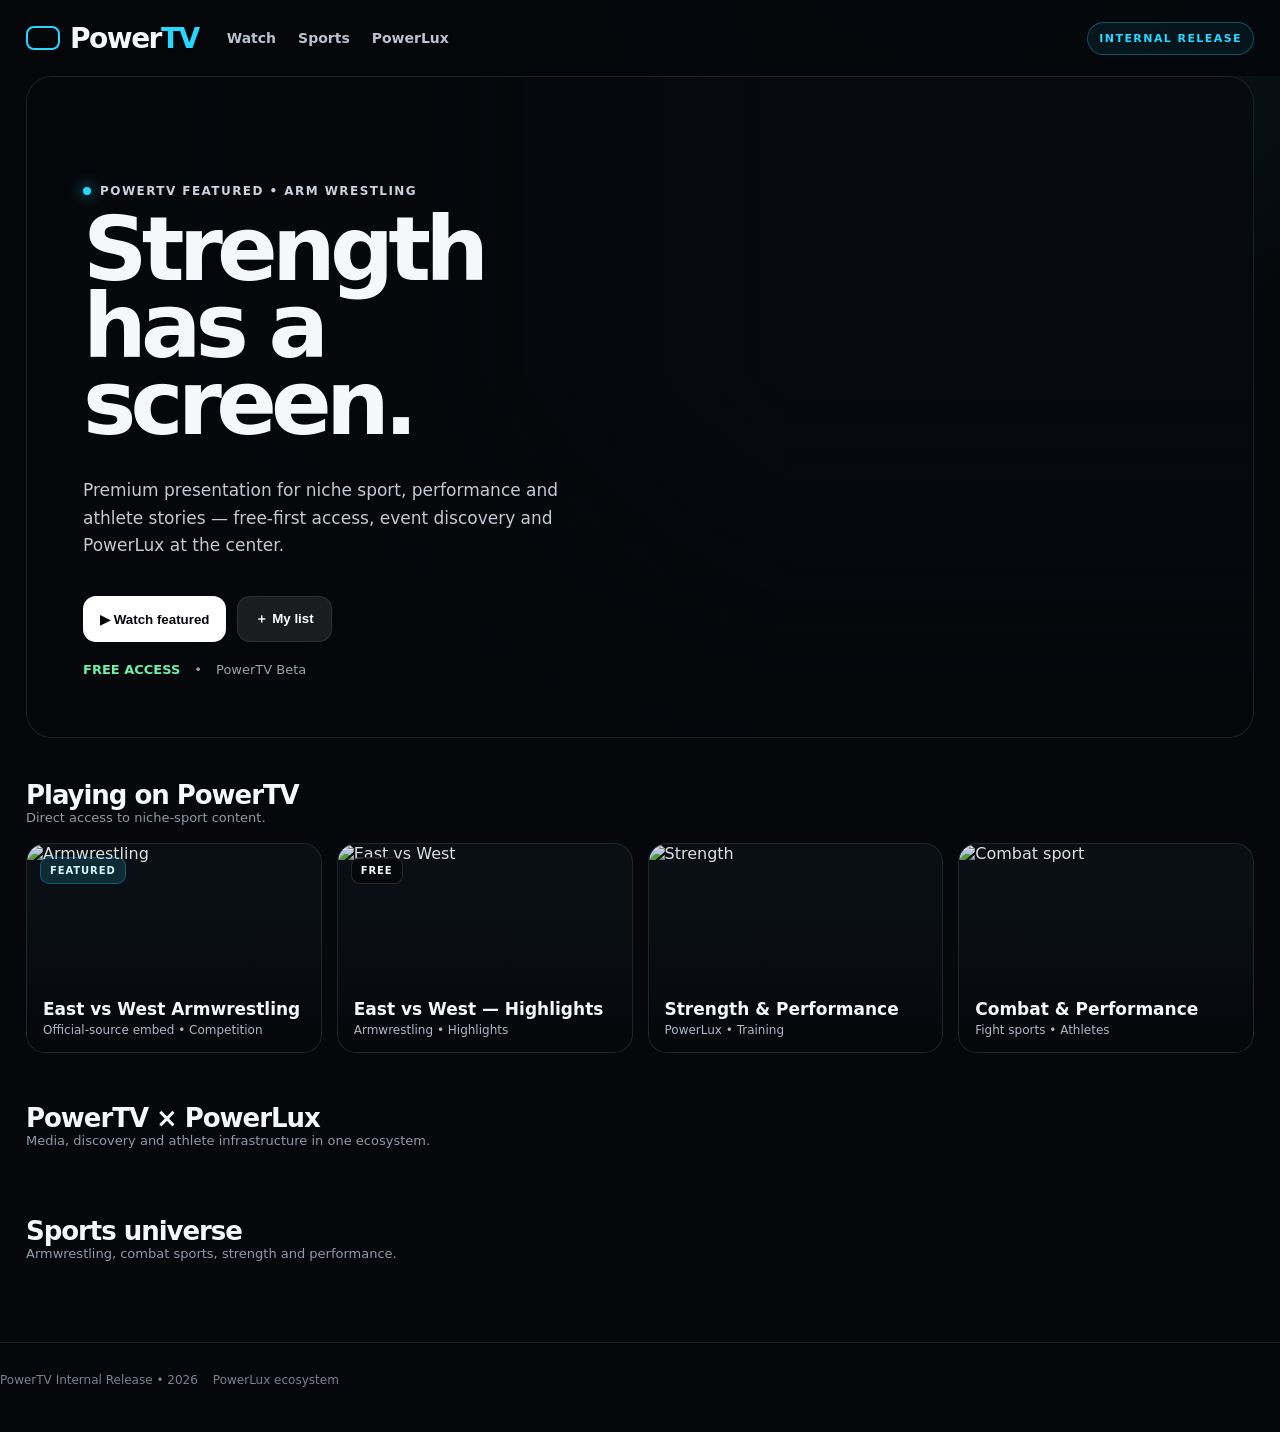
==== powertv/index.html @ 7c24e0cf "Add PowerTV internal release page" ====
<!doctype html>
<html lang="en">
<head>
<meta charset="utf-8" />
<meta name="viewport" content="width=device-width, initial-scale=1" />
<meta name="theme-color" content="#05070a" />
<title>PowerTV — Internal Release</title>
<style>
:root{--bg:#05070a;--panel:#0b1016;--text:#f5f7fa;--muted:#8f9aaa;--line:rgba(255,255,255,.09);--accent:#28d7ff;--good:#6ef0a9}*{box-sizing:border-box}html{scroll-behavior:smooth}body{margin:0;background:radial-gradient(circle at 75% -10%,rgba(40,215,255,.13),transparent 30%),var(--bg);color:var(--text);font-family:Inter,ui-sans-serif,system-ui,-apple-system,BlinkMacSystemFont,"Segoe UI",sans-serif;min-height:100vh}a{color:inherit;text-decoration:none}.shell{max-width:1500px;margin:0 auto;padding:0 26px}.top{height:76px;display:flex;align-items:center;gap:28px;position:sticky;top:0;z-index:50;background:rgba(5,7,10,.9);backdrop-filter:blur(18px)}.brand{display:flex;align-items:center;gap:10px;font-size:28px;font-weight:900;letter-spacing:-1.5px}.brand-mark{width:34px;height:24px;border:2px solid var(--accent);border-radius:8px}.tv{color:var(--accent)}nav{display:flex;gap:22px;font-size:14px;font-weight:700;color:#b9c1cc}.spacer{flex:1}.internal{font-size:11px;font-weight:900;letter-spacing:.13em;color:var(--accent);border:1px solid rgba(40,215,255,.32);background:rgba(40,215,255,.07);padding:9px 11px;border-radius:999px}.hero{position:relative;min-height:660px;border-radius:26px;overflow:hidden;border:1px solid var(--line);background:#070b10}.hero-media{position:absolute;inset:0}.hero-media iframe{width:100%;height:100%;border:0;transform:scale(1.16)}.hero:after{content:"";position:absolute;inset:0;background:linear-gradient(90deg,rgba(5,7,10,.95),rgba(5,7,10,.78) 32%,rgba(5,7,10,.25) 62%),linear-gradient(0deg,rgba(5,7,10,.82),transparent 55%);pointer-events:none}.hero-copy{position:relative;z-index:2;max-width:620px;padding:92px 56px 60px;display:flex;flex-direction:column;min-height:660px;justify-content:flex-end}.eyebrow{display:flex;gap:9px;align-items:center;font-size:12px;font-weight:900;letter-spacing:.12em;color:#c8d3df}.dot{width:8px;height:8px;border-radius:50%;background:var(--accent);box-shadow:0 0 15px var(--accent)}h1{font-size:clamp(54px,7vw,108px);line-height:.86;letter-spacing:-.065em;margin:13px 0 18px}.hero p{color:#c2cad4;font-size:17px;line-height:1.6;max-width:560px}.actions{display:flex;gap:11px;flex-wrap:wrap;margin-top:20px}.btn{border:0;border-radius:13px;padding:13px 17px;font-weight:900;cursor:pointer;display:inline-flex;align-items:center;gap:9px}.primary{background:#fff;color:#05070a}.secondary{background:rgba(255,255,255,.09);color:#fff;border:1px solid var(--line)}.hero-meta{display:flex;gap:14px;align-items:center;margin-top:20px;color:#97a3b2;font-size:13px}.free{color:var(--good);font-weight:900}.section{padding:42px 0 8px}.section-head{display:flex;align-items:end;gap:15px;margin-bottom:18px}.section-head h2{font-size:26px;letter-spacing:-.04em;margin:0}.section-head p{margin:0;color:var(--muted);font-size:13px}.rail{display:grid;grid-template-columns:repeat(4,minmax(0,1fr));gap:15px}.card{position:relative;min-height:210px;border-radius:19px;overflow:hidden;background:var(--panel);border:1px solid var(--line);cursor:pointer}.card img{position:absolute;inset:0;width:100%;height:100%;object-fit:cover;z-index:0}.card:after{content:"";position:absolute;inset:0;background:linear-gradient(0deg,rgba(4,6,9,.94),rgba(4,6,9,.1) 66%)}.card-info{position:absolute;z-index:2;left:16px;right:16px;bottom:15px}.card-title{font-size:17px;font-weight:900}.card-sub{font-size:12px;color:#aeb8c5;margin-top:4px}.badge{position:absolute;z-index:2;top:13px;left:13px;padding:7px 9px;border-radius:9px;background:rgba(5,7,10,.82);border:1px solid rgba(255,255,255,.13);font-size:10px;font-weight:900;letter-spacing:.09em}.badge.blue{background:rgba(40,215,255,.14);color:#d9f8ff;border-color:rgba(40,215,255,.28)}.footer{margin-top:55px;border-top:1px solid var(--line);padding:30px 0 45px;color:#768293;font-size:12px;display:flex;gap:15px}.toast{position:fixed;right:20px;bottom:20px;background:#111a24;border:1px solid rgba(40,215,255,.28);padding:13px 15px;border-radius:13px;opacity:0;transition:.25s}.toast.show{opacity:1}@media(max-width:900px){nav{display:none}.rail{grid-template-columns:repeat(2,1fr)}}@media(max-width:640px){.shell{padding:0 14px}.top{height:68px}.brand{font-size:23px}.internal{font-size:9px}.hero,.hero-copy{min-height:610px}.hero-copy{padding:48px 22px 28px}h1{font-size:56px}.rail{grid-template-columns:1fr}}
</style>
</head>
<body>
<header class="shell top"><a class="brand" href="#top"><span class="brand-mark"></span><span>Power<span class="tv">TV</span></span></a><nav><a href="#watch">Watch</a><a href="#sports">Sports</a><a href="#powerlux">PowerLux</a></nav><div class="spacer"></div><span class="internal">INTERNAL RELEASE</span></header>
<main id="top" class="shell">
<section class="hero"><div class="hero-media"><iframe id="player" src="https://www.youtube.com/embed/PCydZZ011Fo?autoplay=1&mute=1&loop=1&playlist=PCydZZ011Fo&controls=1&rel=0&playsinline=1" title="PowerTV featured sports video" allow="autoplay; encrypted-media; picture-in-picture" allowfullscreen></iframe></div><div class="hero-copy"><div class="eyebrow"><span class="dot"></span>POWERTV FEATURED • ARM WRESTLING</div><h1>Strength<br>has a screen.</h1><p>Premium presentation for niche sport, performance and athlete stories — free-first access, event discovery and PowerLux at the center.</p><div class="actions"><button class="btn primary" id="playBtn">▶ Watch featured</button><button class="btn secondary" id="saveBtn">＋ My list</button></div><div class="hero-meta"><span class="free">FREE ACCESS</span><span>•</span><span>PowerTV Beta</span></div></div></section>
<section id="watch" class="section"><div class="section-head"><div><h2>Playing on PowerTV</h2><p>Direct access to niche-sport content.</p></div></div><div class="rail"><div class="card" data-video="PCydZZ011Fo" data-title="East vs West Armwrestling"><img src="https://i.ytimg.com/vi/PCydZZ011Fo/hqdefault.jpg" alt="Armwrestling"><span class="badge blue">FEATURED</span><div class="card-info"><div class="card-title">East vs West Armwrestling</div><div class="card-sub">Official-source embed • Competition</div></div></div><div class="card" data-video="o2FMh26feVA" data-title="East vs West Highlights"><img src="https://i.ytimg.com/vi/o2FMh26feVA/hqdefault.jpg" alt="East vs West"><span class="badge">FREE</span><div class="card-info"><div class="card-title">East vs West — Highlights</div><div class="card-sub">Armwrestling • Highlights</div></div></div><div class="card"><img src="https://images.unsplash.com/photo-1581009146145-b5ef050c2e1e?auto=format&fit=crop&w=900&q=80" alt="Strength"><div class="card-info"><div class="card-title">Strength & Performance</div><div class="card-sub">PowerLux • Training</div></div></div><div class="card"><img src="https://images.unsplash.com/photo-1549719386-74dfcbf7dbed?auto=format&fit=crop&w=900&q=80" alt="Combat sport"><div class="card-info"><div class="card-title">Combat & Performance</div><div class="card-sub">Fight sports • Athletes</div></div></div></div></section>
<section id="powerlux" class="section"><div class="section-head"><div><h2>PowerTV × PowerLux</h2><p>Media, discovery and athlete infrastructure in one ecosystem.</p></div></div></section>
<section id="sports" class="section"><div class="section-head"><div><h2>Sports universe</h2><p>Armwrestling, combat sports, strength and performance.</p></div></div></section>
</main>
<footer class="shell footer"><span>PowerTV Internal Release • 2026</span><span>PowerLux ecosystem</span></footer><div id="toast" class="toast"></div>
<script>const p=document.getElementById('player'),t=document.getElementById('toast');function n(m){t.textContent=m;t.classList.add('show');setTimeout(()=>t.classList.remove('show'),1800)}document.querySelectorAll('[data-video]').forEach(c=>c.onclick=()=>{p.src=`https://www.youtube.com/embed/${c.dataset.video}?autoplay=1&mute=0&controls=1&rel=0&playsinline=1`;n('Playing: '+c.dataset.title);window.scrollTo({top:0,behavior:'smooth'})});document.getElementById('playBtn').onclick=()=>{p.src='https://www.youtube.com/embed/PCydZZ011Fo?autoplay=1&mute=0&controls=1&rel=0&playsinline=1';n('Featured started')};document.getElementById('saveBtn').onclick=()=>{const b=document.getElementById('saveBtn');const s=localStorage.getItem('powertv_saved')==='1';localStorage.setItem('powertv_saved',s?'0':'1');b.textContent=s?'＋ My list':'✓ Saved';n(s?'Removed from list':'Saved to list')};if(localStorage.getItem('powertv_saved')==='1')document.getElementById('saveBtn').textContent='✓ Saved';</script>
</body></html>
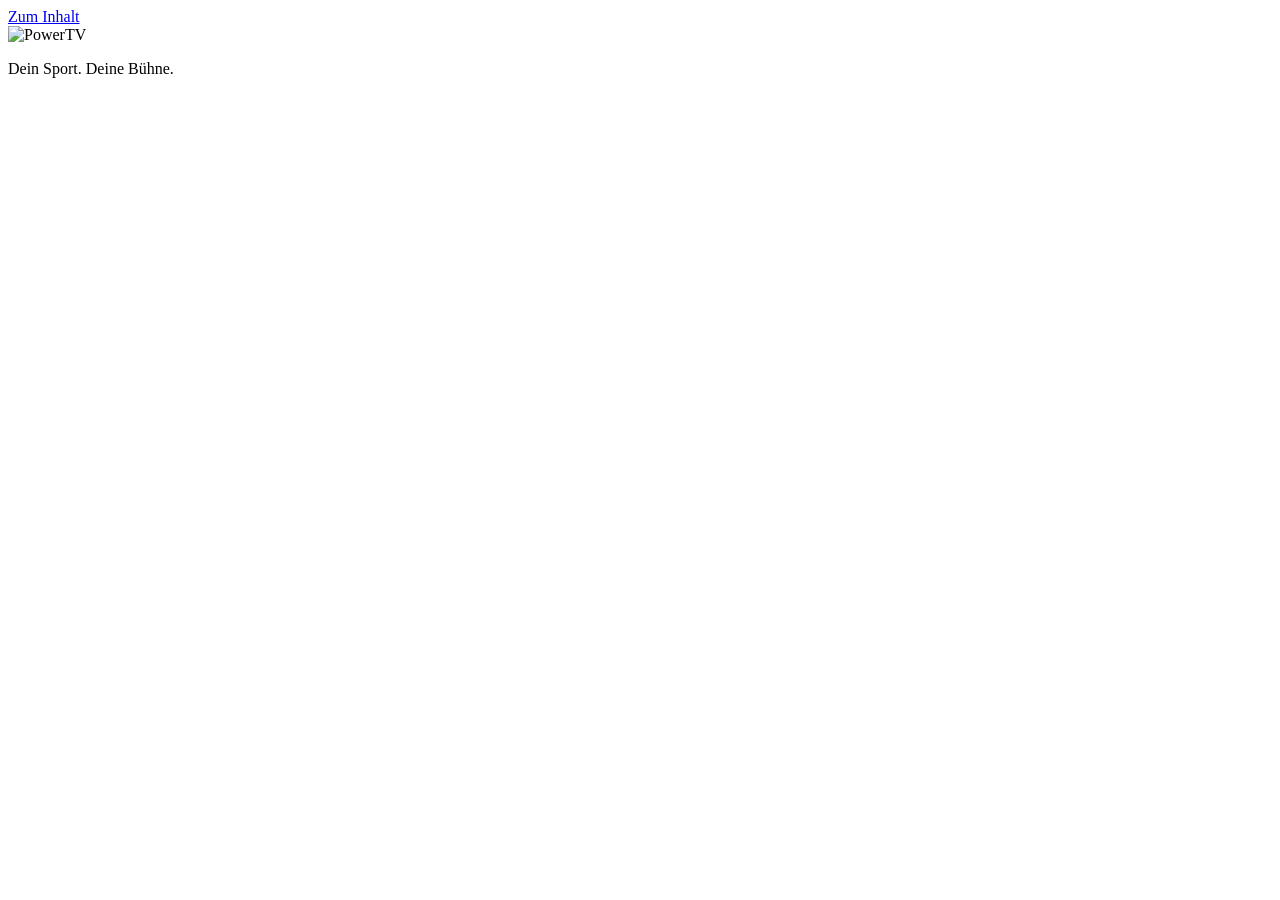
==== commit 0bc61a66: "feat(powertv): import published build with Associate Player" ====
--- a/powertv/index.html
+++ b/powertv/index.html
@@ -1,22 +1,21 @@
 <!doctype html>
-<html lang="en">
+<html lang="de">
 <head>
-<meta charset="utf-8" />
-<meta name="viewport" content="width=device-width, initial-scale=1" />
-<meta name="theme-color" content="#05070a" />
-<title>PowerTV — Internal Release</title>
-<style>
-:root{--bg:#05070a;--panel:#0b1016;--text:#f5f7fa;--muted:#8f9aaa;--line:rgba(255,255,255,.09);--accent:#28d7ff;--good:#6ef0a9}*{box-sizing:border-box}html{scroll-behavior:smooth}body{margin:0;background:radial-gradient(circle at 75% -10%,rgba(40,215,255,.13),transparent 30%),var(--bg);color:var(--text);font-family:Inter,ui-sans-serif,system-ui,-apple-system,BlinkMacSystemFont,"Segoe UI",sans-serif;min-height:100vh}a{color:inherit;text-decoration:none}.shell{max-width:1500px;margin:0 auto;padding:0 26px}.top{height:76px;display:flex;align-items:center;gap:28px;position:sticky;top:0;z-index:50;background:rgba(5,7,10,.9);backdrop-filter:blur(18px)}.brand{display:flex;align-items:center;gap:10px;font-size:28px;font-weight:900;letter-spacing:-1.5px}.brand-mark{width:34px;height:24px;border:2px solid var(--accent);border-radius:8px}.tv{color:var(--accent)}nav{display:flex;gap:22px;font-size:14px;font-weight:700;color:#b9c1cc}.spacer{flex:1}.internal{font-size:11px;font-weight:900;letter-spacing:.13em;color:var(--accent);border:1px solid rgba(40,215,255,.32);background:rgba(40,215,255,.07);padding:9px 11px;border-radius:999px}.hero{position:relative;min-height:660px;border-radius:26px;overflow:hidden;border:1px solid var(--line);background:#070b10}.hero-media{position:absolute;inset:0}.hero-media iframe{width:100%;height:100%;border:0;transform:scale(1.16)}.hero:after{content:"";position:absolute;inset:0;background:linear-gradient(90deg,rgba(5,7,10,.95),rgba(5,7,10,.78) 32%,rgba(5,7,10,.25) 62%),linear-gradient(0deg,rgba(5,7,10,.82),transparent 55%);pointer-events:none}.hero-copy{position:relative;z-index:2;max-width:620px;padding:92px 56px 60px;display:flex;flex-direction:column;min-height:660px;justify-content:flex-end}.eyebrow{display:flex;gap:9px;align-items:center;font-size:12px;font-weight:900;letter-spacing:.12em;color:#c8d3df}.dot{width:8px;height:8px;border-radius:50%;background:var(--accent);box-shadow:0 0 15px var(--accent)}h1{font-size:clamp(54px,7vw,108px);line-height:.86;letter-spacing:-.065em;margin:13px 0 18px}.hero p{color:#c2cad4;font-size:17px;line-height:1.6;max-width:560px}.actions{display:flex;gap:11px;flex-wrap:wrap;margin-top:20px}.btn{border:0;border-radius:13px;padding:13px 17px;font-weight:900;cursor:pointer;display:inline-flex;align-items:center;gap:9px}.primary{background:#fff;color:#05070a}.secondary{background:rgba(255,255,255,.09);color:#fff;border:1px solid var(--line)}.hero-meta{display:flex;gap:14px;align-items:center;margin-top:20px;color:#97a3b2;font-size:13px}.free{color:var(--good);font-weight:900}.section{padding:42px 0 8px}.section-head{display:flex;align-items:end;gap:15px;margin-bottom:18px}.section-head h2{font-size:26px;letter-spacing:-.04em;margin:0}.section-head p{margin:0;color:var(--muted);font-size:13px}.rail{display:grid;grid-template-columns:repeat(4,minmax(0,1fr));gap:15px}.card{position:relative;min-height:210px;border-radius:19px;overflow:hidden;background:var(--panel);border:1px solid var(--line);cursor:pointer}.card img{position:absolute;inset:0;width:100%;height:100%;object-fit:cover;z-index:0}.card:after{content:"";position:absolute;inset:0;background:linear-gradient(0deg,rgba(4,6,9,.94),rgba(4,6,9,.1) 66%)}.card-info{position:absolute;z-index:2;left:16px;right:16px;bottom:15px}.card-title{font-size:17px;font-weight:900}.card-sub{font-size:12px;color:#aeb8c5;margin-top:4px}.badge{position:absolute;z-index:2;top:13px;left:13px;padding:7px 9px;border-radius:9px;background:rgba(5,7,10,.82);border:1px solid rgba(255,255,255,.13);font-size:10px;font-weight:900;letter-spacing:.09em}.badge.blue{background:rgba(40,215,255,.14);color:#d9f8ff;border-color:rgba(40,215,255,.28)}.footer{margin-top:55px;border-top:1px solid var(--line);padding:30px 0 45px;color:#768293;font-size:12px;display:flex;gap:15px}.toast{position:fixed;right:20px;bottom:20px;background:#111a24;border:1px solid rgba(40,215,255,.28);padding:13px 15px;border-radius:13px;opacity:0;transition:.25s}.toast.show{opacity:1}@media(max-width:900px){nav{display:none}.rail{grid-template-columns:repeat(2,1fr)}}@media(max-width:640px){.shell{padding:0 14px}.top{height:68px}.brand{font-size:23px}.internal{font-size:9px}.hero,.hero-copy{min-height:610px}.hero-copy{padding:48px 22px 28px}h1{font-size:56px}.rail{grid-template-columns:1fr}}
-</style>
+  <meta charset="UTF-8" />
+  <meta name="viewport" content="width=device-width, initial-scale=1" />
+  <meta name="theme-color" content="#060b10" />
+  <meta name="referrer" content="strict-origin-when-cross-origin" />
+  <meta name="description" content="PowerTV by PowerLux. Entdecke Armwrestling, Powerlifting und Strongman: offizielle Replays, Event-Hubs und deinen persönlichen Sportkalender." />
+  <link rel="icon" type="image/svg+xml" href="/icon.svg" />
+  <title>PowerTV — Sport jenseits des Mainstreams</title>
+  <script type="module" crossorigin src="/assets/index-qo0EwjoB.js"></script>
+  <link rel="stylesheet" crossorigin href="/assets/index-C8bposip.css">
 </head>
 <body>
-<header class="shell top"><a class="brand" href="#top"><span class="brand-mark"></span><span>Power<span class="tv">TV</span></span></a><nav><a href="#watch">Watch</a><a href="#sports">Sports</a><a href="#powerlux">PowerLux</a></nav><div class="spacer"></div><span class="internal">INTERNAL RELEASE</span></header>
-<main id="top" class="shell">
-<section class="hero"><div class="hero-media"><iframe id="player" src="https://www.youtube.com/embed/PCydZZ011Fo?autoplay=1&mute=1&loop=1&playlist=PCydZZ011Fo&controls=1&rel=0&playsinline=1" title="PowerTV featured sports video" allow="autoplay; encrypted-media; picture-in-picture" allowfullscreen></iframe></div><div class="hero-copy"><div class="eyebrow"><span class="dot"></span>POWERTV FEATURED • ARM WRESTLING</div><h1>Strength<br>has a screen.</h1><p>Premium presentation for niche sport, performance and athlete stories — free-first access, event discovery and PowerLux at the center.</p><div class="actions"><button class="btn primary" id="playBtn">▶ Watch featured</button><button class="btn secondary" id="saveBtn">＋ My list</button></div><div class="hero-meta"><span class="free">FREE ACCESS</span><span>•</span><span>PowerTV Beta</span></div></div></section>
-<section id="watch" class="section"><div class="section-head"><div><h2>Playing on PowerTV</h2><p>Direct access to niche-sport content.</p></div></div><div class="rail"><div class="card" data-video="PCydZZ011Fo" data-title="East vs West Armwrestling"><img src="https://i.ytimg.com/vi/PCydZZ011Fo/hqdefault.jpg" alt="Armwrestling"><span class="badge blue">FEATURED</span><div class="card-info"><div class="card-title">East vs West Armwrestling</div><div class="card-sub">Official-source embed • Competition</div></div></div><div class="card" data-video="o2FMh26feVA" data-title="East vs West Highlights"><img src="https://i.ytimg.com/vi/o2FMh26feVA/hqdefault.jpg" alt="East vs West"><span class="badge">FREE</span><div class="card-info"><div class="card-title">East vs West — Highlights</div><div class="card-sub">Armwrestling • Highlights</div></div></div><div class="card"><img src="https://images.unsplash.com/photo-1581009146145-b5ef050c2e1e?auto=format&fit=crop&w=900&q=80" alt="Strength"><div class="card-info"><div class="card-title">Strength & Performance</div><div class="card-sub">PowerLux • Training</div></div></div><div class="card"><img src="https://images.unsplash.com/photo-1549719386-74dfcbf7dbed?auto=format&fit=crop&w=900&q=80" alt="Combat sport"><div class="card-info"><div class="card-title">Combat & Performance</div><div class="card-sub">Fight sports • Athletes</div></div></div></div></section>
-<section id="powerlux" class="section"><div class="section-head"><div><h2>PowerTV × PowerLux</h2><p>Media, discovery and athlete infrastructure in one ecosystem.</p></div></div></section>
-<section id="sports" class="section"><div class="section-head"><div><h2>Sports universe</h2><p>Armwrestling, combat sports, strength and performance.</p></div></div></section>
-</main>
-<footer class="shell footer"><span>PowerTV Internal Release • 2026</span><span>PowerLux ecosystem</span></footer><div id="toast" class="toast"></div>
-<script>const p=document.getElementById('player'),t=document.getElementById('toast');function n(m){t.textContent=m;t.classList.add('show');setTimeout(()=>t.classList.remove('show'),1800)}document.querySelectorAll('[data-video]').forEach(c=>c.onclick=()=>{p.src=`https://www.youtube.com/embed/${c.dataset.video}?autoplay=1&mute=0&controls=1&rel=0&playsinline=1`;n('Playing: '+c.dataset.title);window.scrollTo({top:0,behavior:'smooth'})});document.getElementById('playBtn').onclick=()=>{p.src='https://www.youtube.com/embed/PCydZZ011Fo?autoplay=1&mute=0&controls=1&rel=0&playsinline=1';n('Featured started')};document.getElementById('saveBtn').onclick=()=>{const b=document.getElementById('saveBtn');const s=localStorage.getItem('powertv_saved')==='1';localStorage.setItem('powertv_saved',s?'0':'1');b.textContent=s?'＋ My list':'✓ Saved';n(s?'Removed from list':'Saved to list')};if(localStorage.getItem('powertv_saved')==='1')document.getElementById('saveBtn').textContent='✓ Saved';</script>
-</body></html>+  <a class="skip" href="#main">Zum Inhalt</a>
+  <div id="app"><div class="boot"><span class="brand-art"><img src="/powertv-logo.jpg" alt="PowerTV" width="960" height="480" class="brand-image"></span><p>Dein Sport. Deine Bühne.</p></div></div>
+  <dialog id="modal" aria-labelledby="dialog-title"></dialog>
+  <div id="toast" role="status" aria-live="polite"></div>
+  <noscript>Bitte aktiviere JavaScript, um den PowerTV-Katalog und den Player zu nutzen.</noscript>
+</body>
+</html>
